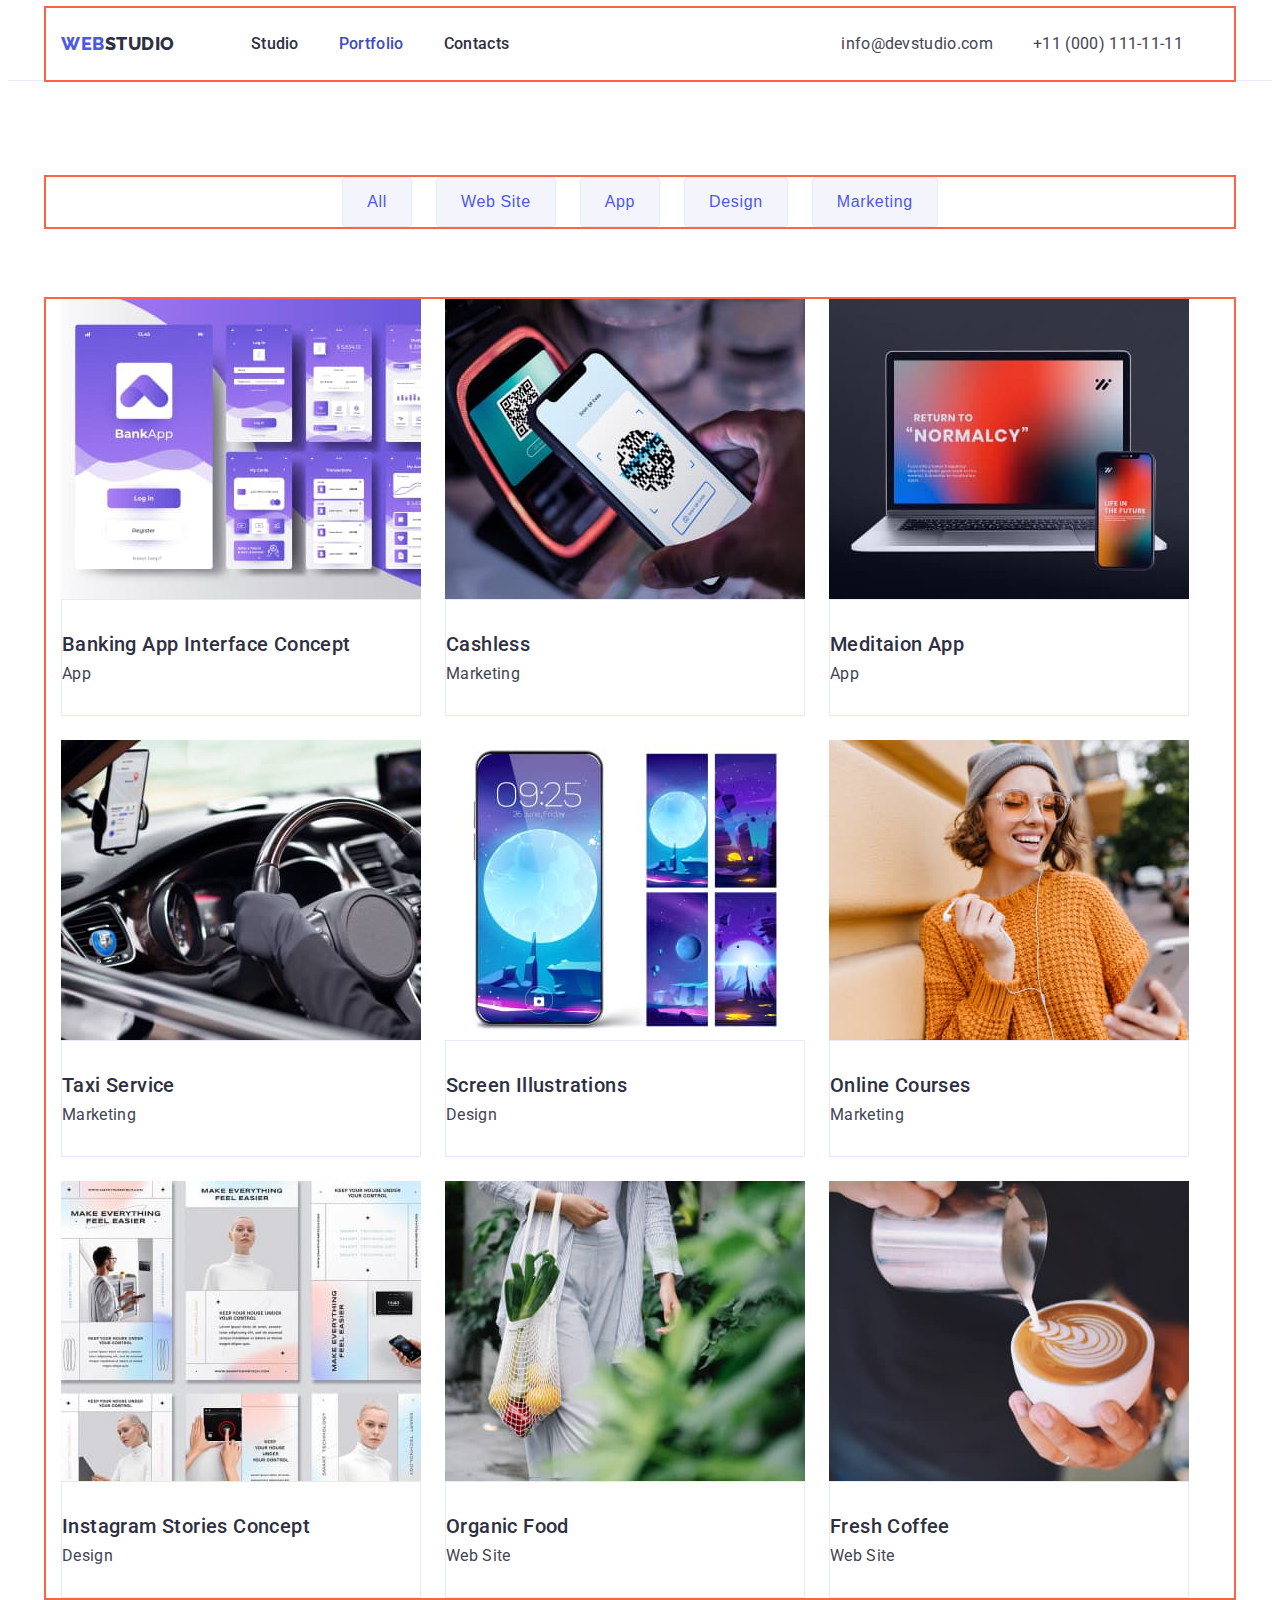
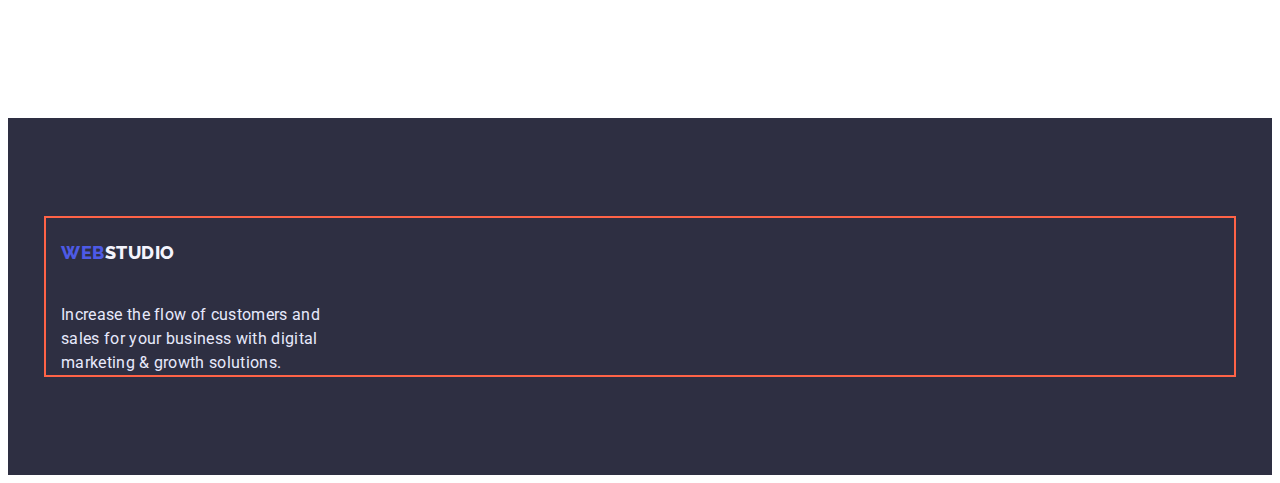
==== portfolio.html @ 1eff2728 "Initial commit" ====
<!DOCTYPE html>
<html lang="en">
  <head>
    <meta charset="UTF-8" />
    <meta http-equiv="X-UA-Compatible" content="IE=edge" />
    <meta name="viewport" content="width=device-width, initial-scale=1.0" />
    <title>Portfolio</title>
    <!-- <link rel="preconnect" href="https://fonts.googleapis.com" />
    <link rel="preconnect" href="https://fonts.gstatic.com" crossorigin /> -->
    <link
      href="https://fonts.googleapis.com/css2?family=Raleway:wght@900&family=Roboto:wght@400;500;700;900&display=swap"
      rel="stylesheet"
    />
    <link
      rel="stylesheet"
      href="https://cdnjs.cloudflare.com/ajax/libs/modern-normalize/1.1.0/modern-normalize.min.css"
      integrity="sha512-wpPYUAdjBVSE4KJnH1VR1HeZfpl1ub8YT/NKx4PuQ5NmX2tKuGu6U/JRp5y+Y8XG2tV+wKQpNHVUX03MfMFn9Q=="
      crossorigin="anonymous"
      referrerpolicy="no-referrer"
    />
    <link rel="stylesheet" href="./css/styles.css" />
  </head>
  <body>
    <header class="header">
      <div class="container main-nav">
        <a href="/" class="logo link"
          >WEB<span class="logo-nav">STUDIO</span></a
        >
        <nav class="top-nav">
          <ul class="site-nav list">
            <li class="item"><a href="./index.html" class="link">Studio</a></li>
            <li class="item">
              <a href="./portfolio.html" class="link current">Portfolio</a>
            </li>
            <li><a href="" class="link">Contacts</a></li>
          </ul>
        </nav>
        <address>
          <ul class="address list">
            <li class="item">
              <a href="mailto:info@devstudio.com" class="link"
                >info@devstudio.com</a
              >
            </li>
            <li class="item">
              <a href="tel:+110001111111" class="link">+11 (000) 111-11-11</a>
            </li>
          </ul>
        </address>
      </div>
    </header>
    <main>
      <section class="section buttons">
        <div class="container">
          <ul class="button-list list">
            <li class="item">
              <button type="button" class="button">All</button>
            </li>
            <li class="item">
              <button type="button" class="button">Web Site</button>
            </li>
            <li class="item">
              <button type="button" class="button">App</button>
            </li>
            <li class="item">
              <button type="button" class="button">Design</button>
            </li>
            <li class="item">
              <button type="button" class="button">Marketing</button>
            </li>
          </ul>
        </div>
      </section>
      <section class="section examples">
        <div class="container">
          <h1 class="visually-hidden">Examples of our works</h1>
          <ul class="examples-list list">
            <li class="item">
              <a href="" class="link">
                <img
                  src="./img/Porfolio/port1.jpg"
                  alt="Banking App"
                  width="360"
                  height="300"
                />
                <div class="examples-border">
                  <h2 class="title">Banking App Interface Concept</h2>
                  <p class="examples-text">App</p>
                </div>
              </a>
            </li>
            <li class="item">
              <a href="" class="link">
                <img
                  src="./img/Porfolio/port2.jpg"
                  alt="Cashless"
                  width="360"
                  height="300"
                />
                <div class="examples-border">
                  <h2 class="title">Cashless</h2>
                  <p class="examples-text">Marketing</p>
                </div>
              </a>
            </li>
            <li class="item">
              <a href="" class="link">
                <img
                  src="./img/Porfolio/port3.jpg"
                  alt="Meditaion"
                  width="360"
                  height="300"
                />
                <div class="examples-border">
                  <h2 class="title">Meditaion App</h2>
                  <p class="examples-text">App</p>
                </div>
              </a>
            </li>
            <li class="item">
              <a href="" class="link">
                <img
                  src="./img/Porfolio/port4.jpg"
                  alt="Taxi"
                  width="360"
                  height="300"
                />
                <div class="examples-border">
                  <h2 class="title">Taxi Service</h2>
                  <p class="examples-text">Marketing</p>
                </div>
              </a>
            </li>
            <li class="item">
              <a href="" class="link">
                <img
                  src="./img/Porfolio/port5.jpg"
                  alt="Screen"
                  width="360"
                  height="300"
                />
                <div class="examples-border">
                  <h2 class="title">Screen Illustrations</h2>
                  <p class="examples-text">Design</p>
                </div>
              </a>
            </li>
            <li class="item">
              <a href="" class="link">
                <img
                  src="./img/Porfolio/port6.jpg"
                  alt="woman"
                  width="360"
                  height="300"
                />
                <div class="examples-border">
                  <h2 class="title">Online Courses</h2>
                  <p class="examples-text">Marketing</p>
                </div>
              </a>
            </li>
            <li class="item">
              <a href="" class="link">
                <img
                  src="./img/Porfolio/port7.jpg"
                  alt="Instagram Stories"
                  width="360"
                  height="300"
                />
                <div class="examples-border">
                  <h2 class="title">Instagram Stories Concept</h2>
                  <p class="examples-text">Design</p>
                </div>
              </a>
            </li>
            <li class="item">
              <a href="" class="link">
                <img
                  src="./img/Porfolio/port8.jpg"
                  alt="Organic Food"
                  width="360"
                  height="300"
                />
                <div class="examples-border">
                  <h2 class="title">Organic Food</h2>
                  <p class="examples-text">Web Site</p>
                </div>
              </a>
            </li>
            <li class="item">
              <a href="" class="link">
                <img
                  src="./img/Porfolio/port9.jpg"
                  alt="Coffee"
                  width="360"
                  height="300"
                />
                <div class="examples-border">
                  <h2 class="title">Fresh Coffee</h2>
                  <p class="examples-text">Web Site</p>
                </div>
              </a>
            </li>
          </ul>
        </div>
      </section>
    </main>
    <footer class="footer">
      <div class="container">
        <a href="/" class="logo link"
          >WEB<span class="logo-footer">STUDIO</span></a
        >
        <p class="footer-text">
          Increase the flow of customers and sales for your business with
          digital marketing & growth solutions.
        </p>
      </div>
    </footer>
  </body>
</html>
---- css/styles.css ----
:root{--main-colour-text:#434455;
--Dark: #2E2F42;
--main-background: #FFFFFF;
--primary-Brand: #4D5AE5;
--subtle-Text:#8E8F99;
--accent:#E7E9FC;
--Light:#F4F4FD;
--hover:#404BBF;
}


body{
    color: var(--main-colour-text);
    background-color: var(--main-background);
    font-family: 'Roboto', sans-serif;
    
}
.link {text-decoration: none;}

.list {list-style-type: none;
padding: 0;
margin: 0;}
.container{
margin-left: auto;
margin-right: auto;
width: 1158px;
outline: 2px solid tomato;
padding-left: 15px;
padding-right: 15px;
}
.section{
    padding-top: 120px;
    padding-bottom: 120px;
}
h1,
h2,
h3,
p {
    margin: 0;
}

img {
    display: block;
    width: 100%;
    height: auto;}

/* HEADER */
.header{
    border-bottom: 1px solid var(--accent);
 
}
.main-nav{
    display: flex;
    align-items: center;
}
.top-nav{
    display: flex;
    margin-left: 76px;
}
.logo {
    color: var(--primary-Brand);
    font-family: 'Raleway';
        
        font-weight: 800;
        font-size: 18px;
        line-height: 1.33;
        letter-spacing: 0.03em;
        text-transform: uppercase;
        display: block;
        padding-top: 24px;
            padding-bottom: 24px;
}

.logo-nav {
    color: var(--Dark);
    
    
}
.logo-footer{
    color: var(--Light);
    line-height: 1.17;
    
}
.footer .logo{
line-height: 1.17;
margin-bottom: 16px;

}
.site-nav{
    display: flex;
    
}
.site-nav .link{
    color: var(--Dark);
     font-weight: 500;
    font-size: 16px;
     line-height: 1.5; 
     letter-spacing: 0.02em;
     display: block;
     padding-top: 24px;
     padding-bottom: 24px;
        
}
.site-nav .item:not(:last-child){
    margin-right: 40px;
}
.site-nav .link:hover, .site-nav .link:focus{
color: var(--hover);
}
.link.current{
    color: var(--hover);
}
.address{
    display: flex;
    margin-left: 332px;
        font-style: normal;
}
.address .link{color: var(--main-colour-text);
font-size: 16px;
    line-height: 1.5;
letter-spacing: 0.02em;
display: block;
padding-top: 24px;
padding-bottom: 24px;}
    
.address .link:hover, address .link:focus{
color: var(--hover);
 
}
.address .item:not(:last-child){
    margin-right: 40px;
}
/* HERO */
.hero{
    background-color: var(--Dark);
    text-align: center;
    padding-top: 188px;
    padding-bottom: 188px;
}
.hero-title{
    color: var(--main-background);
    font-weight: 700;
        font-size: 56px;
        line-height:1.07;
        text-align: center;
        letter-spacing: 0.02em;
        margin-bottom: 48px;
        width: 496px;
        margin-left: auto;
        margin-right: auto;
         }
.hero-button{color: var(--main-background);
background-color: var(--primary-Brand);
font-family: 'Roboto';
    
    font-weight: 500;
    font-size: 16px;
    line-height: 1.5;
    letter-spacing: 0.04em;
    background: var(--primary-Brand);
    padding: 16px 32px;
    box-shadow: 0px 4px 4px rgba(0, 0, 0, 0.15);
    border-radius: 4px;}
.hero-button:hover, .hero-button:focus{
    background-color: var(--hover)
}

/* Features */
.visually-hidden {
    position: absolute;
    white-space: nowrap;
    width: 1px;
    height: 1px;
    overflow: hidden;
    border: 0;
    padding: 0;
    clip: rect(0 0 0 0);
    clip-path: inset(50%);
    margin: -1px;
}
.features{
    display: flex;
}
.title{
    color: var(--Dark);
    
        font-weight: 500;
        font-size: 20px;
        line-height: 1.2;
        letter-spacing: 0.02em;
        
}
.features-title{
    
        margin-bottom: 8px;
}
.features-text{
    font-size: 16px;
    line-height: 1.5;
   letter-spacing: 0.02em;
   margin-bottom: 0px;
   }
.features .item:not(:last-child){
    margin-right: 24px;
}


/* ABOUT */
.about {
    padding-top: 0px;}
    .list-about{
        display: flex;
    }
    .list-about .item:not(:last-child){
        margin-right: 24px;
    }
.section-title {
    color: var(--Dark);
    font-family: 'Roboto';
        
        font-weight: 700;
        font-size: 36px;
        line-height: 1.11;
        letter-spacing: 0.02em;
        text-align: center;
        text-transform: capitalize;
         margin-bottom: 72px;
      }

/* TEAM */
.section.team{background-color: var(--Light);}
.team-description{
    padding: 32px 16px;
    background: var(--main-background);
        box-shadow: 0px 1px 6px rgba(46, 47, 66, 0.08), 0px 1px 1px rgba(46, 47, 66, 0.16), 0px 2px 1px rgba(46, 47, 66, 0.08);
        border-radius: 0px 0px 4px 4px;
}
.team-list{
    display: flex;
}
.team-text {
    font-size: 16px;
    line-height: 1.5px;
    letter-spacing: 0.02em;
    text-align: center;
    

}
.team-list .title{
    text-align: center;
    margin-bottom: 8px;
}

.team-list .item:not(:last-child){
    margin-right: 24px;
}

/* FOOTER */
.footer{background-color: var(--Dark);
padding-top: 100px;
padding-bottom: 100px;}
.footer-text{ color: var(--accent);
line-height: 1.5;
letter-spacing: 0.02em;
width: 264px;}
/* .footer-logo{
    margin-bottom: 16px;
} */
/* Portfolio */
.buttons{
    padding-top: 96px;
    padding-bottom: 72px;
}
.button-list{
    display: flex;
    justify-content: center;
}
.button{
    color: var(--primary-Brand);
    background-color: var(--Light);
    
        font-weight: 500;
        font-size: 16px;
        line-height: 1.5;
        align-items: center;
        text-align: center;
        letter-spacing: 0.04em;
        border: 1px solid var(--accent);
        border-radius: 4px;
        padding: 12px 24px;
       
}
.button:hover, .button:focus{
    color: var(--main-background);
    background-color: var(--hover);
}
.button-list .item:not(:last-child){
    margin-right: 24px;
}
.examples{
    padding-top: 0px;
}
.examples-list{
    display: flex;
    flex-wrap: wrap;
    gap: 24px;
}
.examples-list{
    flex-basis: calc((100%-2*24px)/3);
}
.examples-text{
    color: var(--main-colour-text);
    letter-spacing: 0.02em;
    
}
.examples-list .title{
    margin-bottom: 8px;
}
.examples-border{
    border: 1px solid var(--accent);
    padding-top: 32px;
    padding-bottom: 32px;
}
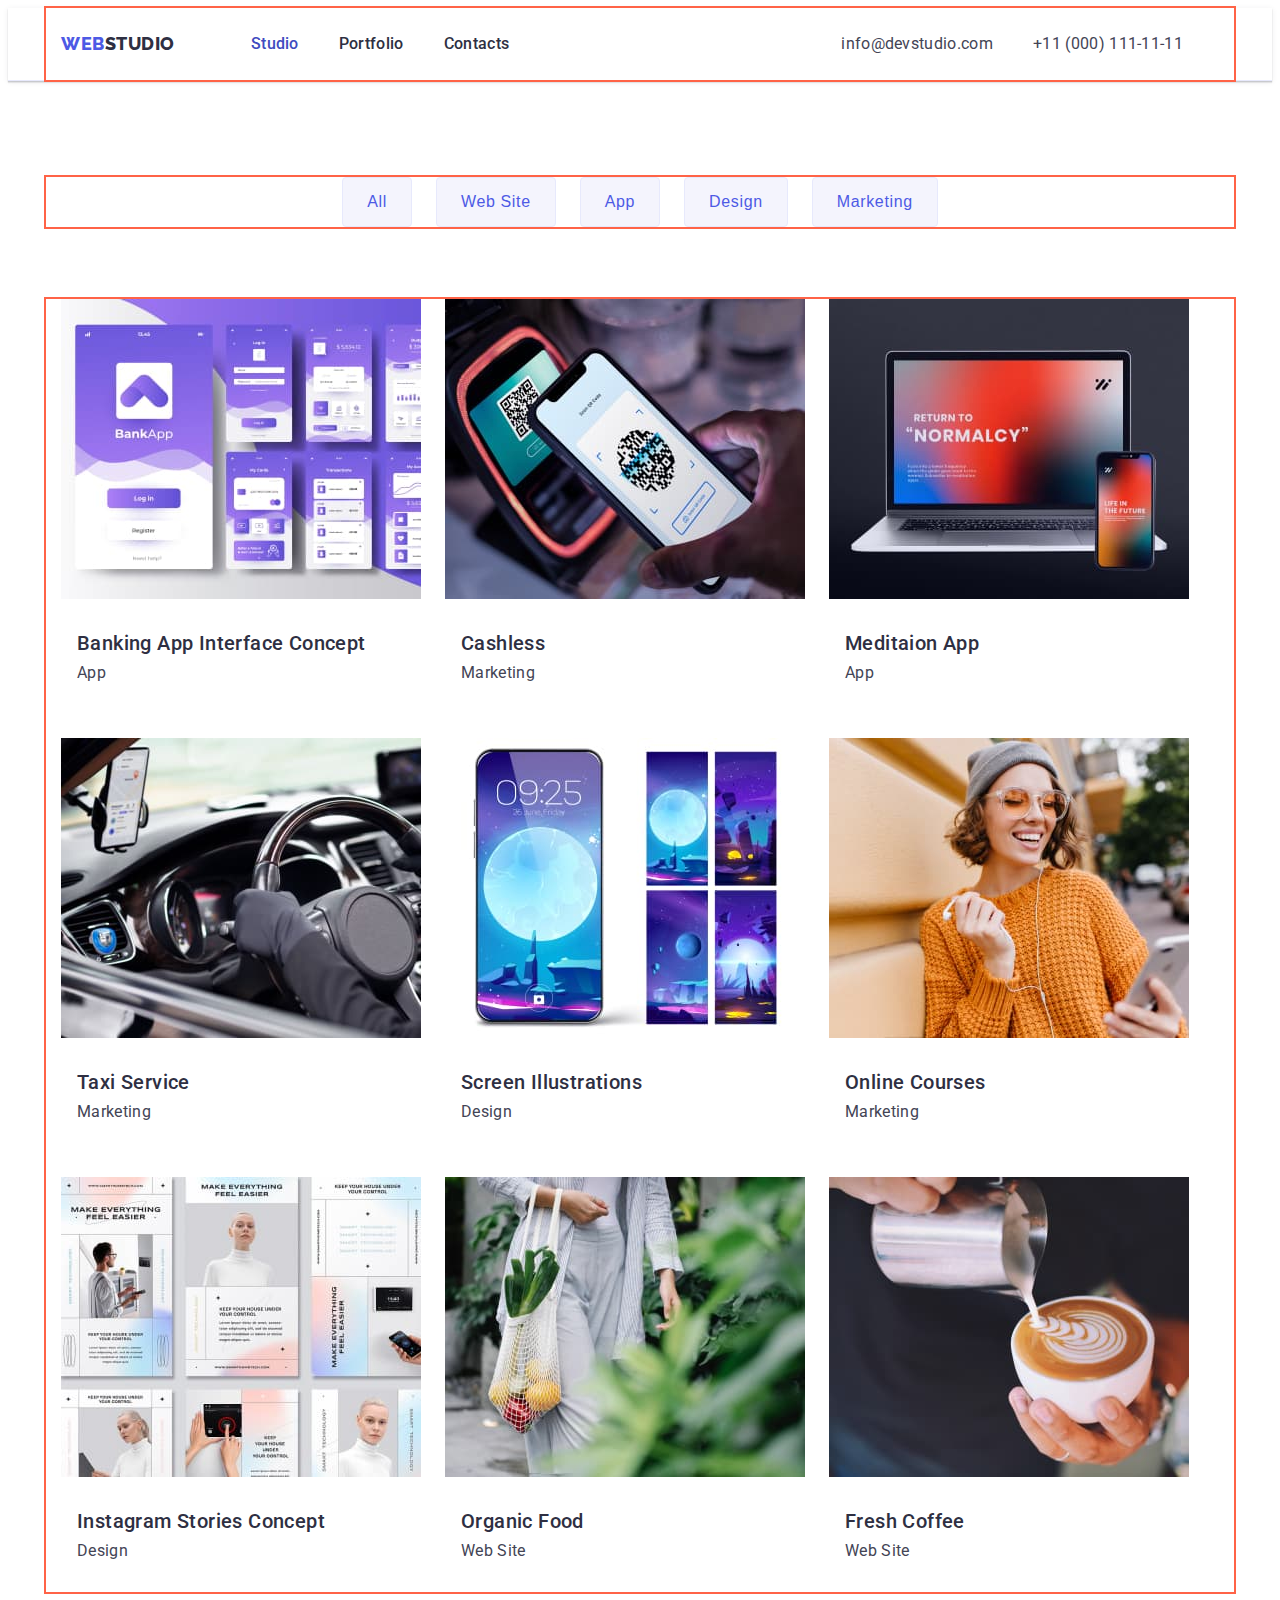
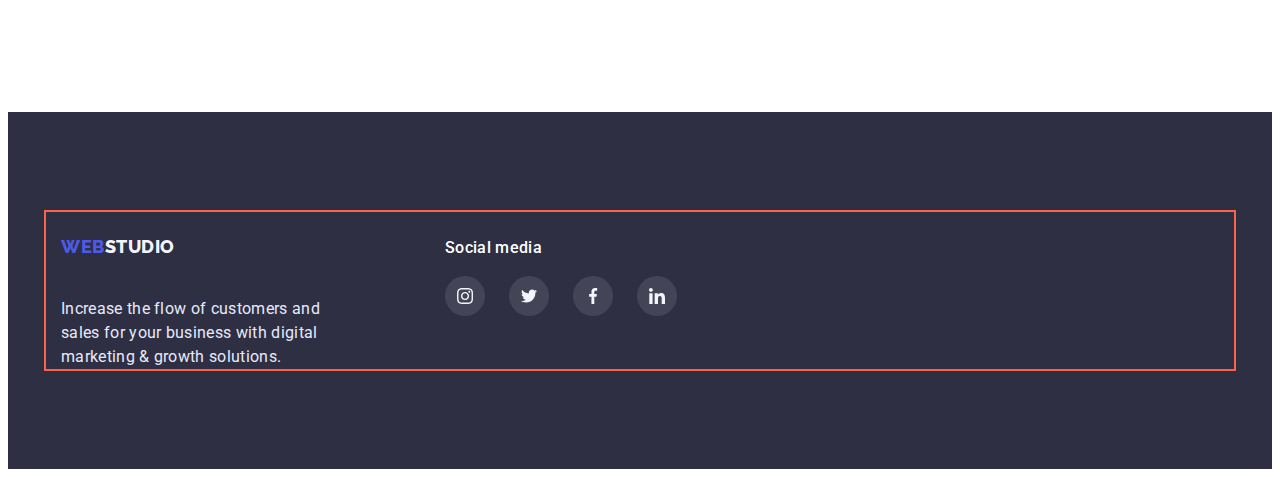
==== commit f658744a: "almost" ====
--- a/portfolio.html
+++ b/portfolio.html
@@ -28,11 +28,13 @@
         >
         <nav class="top-nav">
           <ul class="site-nav list">
-            <li class="item"><a href="./index.html" class="link">Studio</a></li>
-            <li class="item">
-              <a href="./portfolio.html" class="link current">Portfolio</a>
-            </li>
-            <li><a href="" class="link">Contacts</a></li>
+            <li class="item">
+              <a href="./index.html" class="link current">Studio</a>
+            </li>
+            <li class="item">
+              <a href="./portfolio.html" class="link">Portfolio</a>
+            </li>
+            <li class="item"><a href="" class="link">Contacts</a></li>
           </ul>
         </nav>
         <address>
@@ -76,7 +78,7 @@
           <h1 class="visually-hidden">Examples of our works</h1>
           <ul class="examples-list list">
             <li class="item">
-              <a href="" class="link">
+              <a href="" class="examples-link link">
                 <img
                   src="./img/Porfolio/port1.jpg"
                   alt="Banking App"
@@ -90,7 +92,7 @@
               </a>
             </li>
             <li class="item">
-              <a href="" class="link">
+              <a href="" class="examples-link link">
                 <img
                   src="./img/Porfolio/port2.jpg"
                   alt="Cashless"
@@ -104,7 +106,7 @@
               </a>
             </li>
             <li class="item">
-              <a href="" class="link">
+              <a href="" class="examples-link link">
                 <img
                   src="./img/Porfolio/port3.jpg"
                   alt="Meditaion"
@@ -118,7 +120,7 @@
               </a>
             </li>
             <li class="item">
-              <a href="" class="link">
+              <a href="" class="examples-link link">
                 <img
                   src="./img/Porfolio/port4.jpg"
                   alt="Taxi"
@@ -132,7 +134,7 @@
               </a>
             </li>
             <li class="item">
-              <a href="" class="link">
+              <a href="" class="examples-link link">
                 <img
                   src="./img/Porfolio/port5.jpg"
                   alt="Screen"
@@ -146,7 +148,7 @@
               </a>
             </li>
             <li class="item">
-              <a href="" class="link">
+              <a href="" class="examples-link link">
                 <img
                   src="./img/Porfolio/port6.jpg"
                   alt="woman"
@@ -160,7 +162,7 @@
               </a>
             </li>
             <li class="item">
-              <a href="" class="link">
+              <a href="" class="examples-link link">
                 <img
                   src="./img/Porfolio/port7.jpg"
                   alt="Instagram Stories"
@@ -174,7 +176,7 @@
               </a>
             </li>
             <li class="item">
-              <a href="" class="link">
+              <a href="" class="examples-link link">
                 <img
                   src="./img/Porfolio/port8.jpg"
                   alt="Organic Food"
@@ -188,7 +190,7 @@
               </a>
             </li>
             <li class="item">
-              <a href="" class="link">
+              <a href="" class="examples-link link">
                 <img
                   src="./img/Porfolio/port9.jpg"
                   alt="Coffee"
@@ -206,14 +208,50 @@
       </section>
     </main>
     <footer class="footer">
-      <div class="container">
-        <a href="/" class="logo link"
-          >WEB<span class="logo-footer">STUDIO</span></a
-        >
-        <p class="footer-text">
-          Increase the flow of customers and sales for your business with
-          digital marketing & growth solutions.
-        </p>
+      <div class="container container-flex">
+        <div class="footer-left">
+          <a href="/" class="logo link footer-logo"
+            >WEB<span class="logo-footer">STUDIO</span></a
+          >
+
+          <p class="footer-text">
+            Increase the flow of customers and sales for your business with
+            digital marketing & growth solutions.
+          </p>
+        </div>
+        <div class="footer-right">
+          <h3 class="footer-right-title">Social media</h3>
+          <ul class="social-list list">
+            <li class="social-list-item">
+              <a href="#" class="social-list-link footer-icon">
+                <svg class="social-list-icons" width="16px" height="16px">
+                  <use href="./img/icons.svg#instagram"></use>
+                </svg>
+              </a>
+            </li>
+            <li class="social-list-item">
+              <a href="#" class="social-list-link footer-icon">
+                <svg class="social-list-icons" width="16px" height="16px">
+                  <use href="./img/icons.svg#twitter"></use>
+                </svg>
+              </a>
+            </li>
+            <li class="social-list-item">
+              <a href="#" class="social-list-link footer-icon">
+                <svg class="social-list-icons" width="16px" height="16px">
+                  <use href="./img/icons.svg#facebook"></use>
+                </svg>
+              </a>
+            </li>
+            <li class="social-list-item">
+              <a href="#" class="social-list-link footer-icon">
+                <svg class="social-list-icons" width="16px" height="16px">
+                  <use href="./img/icons.svg#linkedin"></use>
+                </svg>
+              </a>
+            </li>
+          </ul>
+        </div>
       </div>
     </footer>
   </body>
--- a/css/styles.css
+++ b/css/styles.css
@@ -20,10 +20,11 @@
 .list {list-style-type: none;
 padding: 0;
 margin: 0;}
+
 .container{
 margin-left: auto;
 margin-right: auto;
-width: 1158px;
+max-width: 1158px;
 outline: 2px solid tomato;
 padding-left: 15px;
 padding-right: 15px;
@@ -44,9 +45,15 @@
     width: 100%;
     height: auto;}
 
+        .container-flex {
+            display: flex;
+            align-items: baseline;
+        }
+
 /* HEADER */
 .header{
     border-bottom: 1px solid var(--accent);
+    box-shadow: 0px 2px 1px rgba(46, 47, 66, 0.08), 0px 1px 1px rgba(46, 47, 66, 0.16), 0px 1px 6px rgba(46, 47, 66, 0.08);
  
 }
 .main-nav{
@@ -133,9 +140,19 @@
 /* HERO */
 .hero{
     background-color: var(--Dark);
+    max-width: 1440px;height: 600px;
     text-align: center;
     padding-top: 188px;
     padding-bottom: 188px;
+    margin-left: auto;
+        margin-right: auto;
+    background-image: linear-gradient(rgba(46, 47, 66, 0.7),rgba(46, 47, 66, 0.7)),
+    url(../img/people-office.jpg);
+    background-repeat: no-repeat;
+        background-position: center;
+        background-size: cover;
+    
+
 }
 .hero-title{
     color: var(--main-background);
@@ -203,7 +220,14 @@
 .features .item:not(:last-child){
     margin-right: 24px;
 }
-
+.features-list-wrap{
+    display: flex;
+   justify-content: center;
+   align-items: center;
+    background: #F4F4FD;
+        border-radius: 4px;
+        padding: 24px 100px;margin-bottom: 8px;
+}
 
 /* ABOUT */
 .about {
@@ -230,19 +254,29 @@
 /* TEAM */
 .section.team{background-color: var(--Light);}
 .team-description{
-    padding: 32px 16px;
+    /* padding: 32px 16px; */
+    padding-top: 32px;
+    padding-bottom: 32px;
     background: var(--main-background);
         box-shadow: 0px 1px 6px rgba(46, 47, 66, 0.08), 0px 1px 1px rgba(46, 47, 66, 0.16), 0px 2px 1px rgba(46, 47, 66, 0.08);
         border-radius: 0px 0px 4px 4px;
+        height: 168px;
 }
 .team-list{
     display: flex;
 }
+.team-list .item{
+    box-shadow: 0px 1px 6px rgba(46, 47, 66, 0.08), 0px 1px 1px rgba(46, 47, 66, 0.16), 0px 2px 1px rgba(46, 47, 66, 0.08);
+        border-radius: 0px 0px 4px 4px;
+}
+
+
 .team-text {
     font-size: 16px;
     line-height: 1.5px;
     letter-spacing: 0.02em;
     text-align: center;
+    margin-bottom: 8px;
     
 
 }
@@ -254,18 +288,94 @@
 .team-list .item:not(:last-child){
     margin-right: 24px;
 }
+.social-list{
+    display: flex;
+justify-content: center;
+}
+.social-list-link{
+    display: flex;
+    width: 100%;
+    height: 100%;
+    justify-content: center;
+    align-items: center;
+    width: 40px;
+    height: 40px;
+    border-radius: 50%;
+    background: var(--primary-Brand);
+}
+.social-list-item:not(:last-child){margin-right: 24px;}
+
+.social-list-link:is(:hover, :focus) {
+    background: var(--hover);
+}
+/* CLIENTS */
+
+.client-list{
+    display: flex;
+    justify-content: center;
+    gap: 24px;
+    align-items: flex-start;
+}
+
+.client-link{
+   
+        display: flex;
+        justify-content: center;
+        align-items: center;
+        border: 1px solid #8E8F99;
+        border-radius: 4px;
+        padding: 16px 32px;
+ }
+ .client-link:hover, 
+ .client-link:focus{
+    /* border: 1px solid #404BBF;
+    border-radius: 4px; */
+    border-color: #404BBF;
+ }
+ .client-icon{
+    fill:#8E8F99;
+ }              
+ .client-icon:hover,
+ .client-icon:focus{
+    fill: #404BBF;
+ }
 
 /* FOOTER */
+
 .footer{background-color: var(--Dark);
 padding-top: 100px;
 padding-bottom: 100px;}
+
 .footer-text{ color: var(--accent);
 line-height: 1.5;
 letter-spacing: 0.02em;
 width: 264px;}
-/* .footer-logo{
-    margin-bottom: 16px;
-} */
+
+.footer-list{
+    display: flex;
+}
+.footer-left{margin-right: 120px;
+}
+
+.footer-right-title{
+        font-family: 'Roboto';
+            font-style: normal;
+            font-weight: 500;
+            font-size: 16px;
+            line-height: 1.5;
+            letter-spacing: 0.02em;
+             color:var(--main-background);
+             margin-bottom: 16px;
+    }
+.footer-icon{
+    background:rgba(255, 255, 255, 0.1)
+}
+.footer-icon:is(:hover, :focus){
+  background: #31D0AA;  
+}
+
+
+
 /* Portfolio */
 .buttons{
     padding-top: 96px;
@@ -317,7 +427,18 @@
     margin-bottom: 8px;
 }
 .examples-border{
-    border: 1px solid var(--accent);
+    /* border: 1px solid var(--accent); */
     padding-top: 32px;
     padding-bottom: 32px;
+    padding-left: 16px;
+}
+
+.examples-link{
+    display: block;
+
+}
+.examples-link:is(:hover, :focus)
+{
+        
+        box-shadow: 0px 1px 6px rgba(46, 47, 66, 0.08), 0px 1px 1px rgba(46, 47, 66, 0.16), 0px 2px 1px rgba(46, 47, 66, 0.08);
 }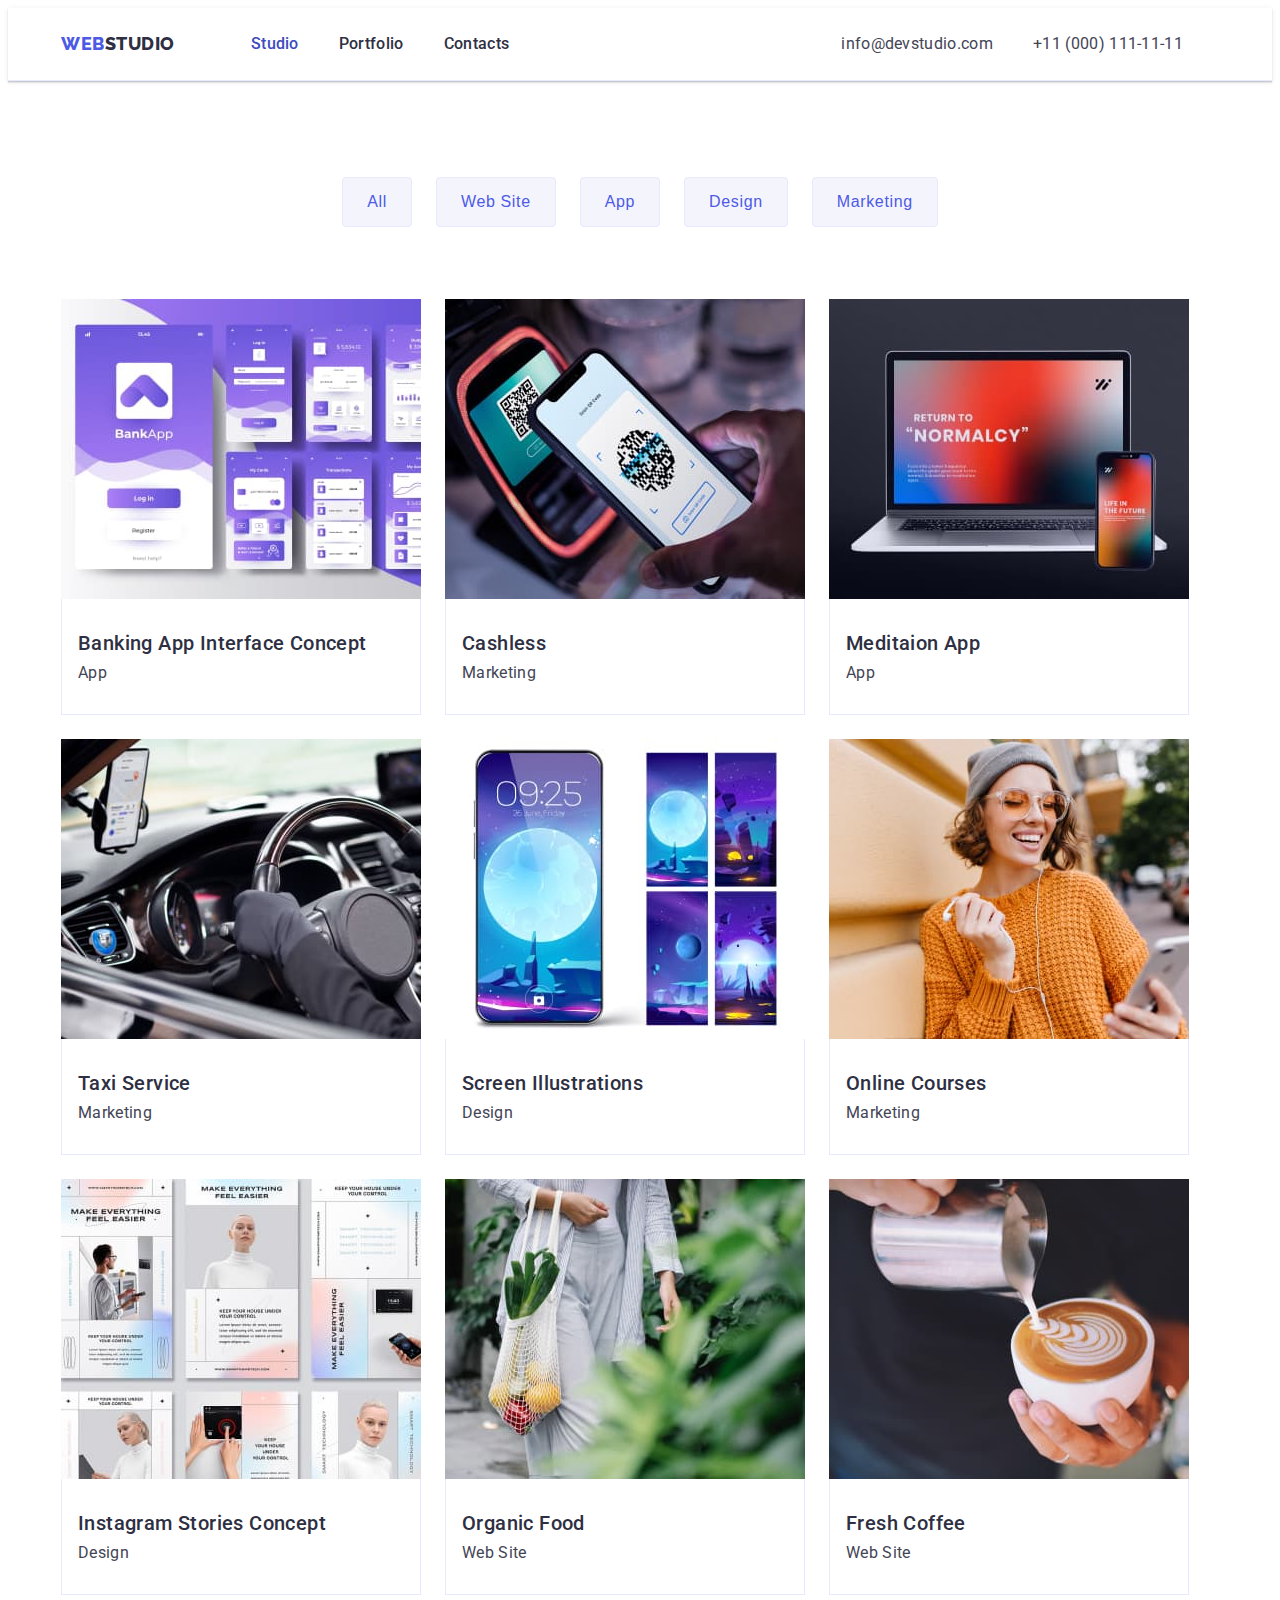
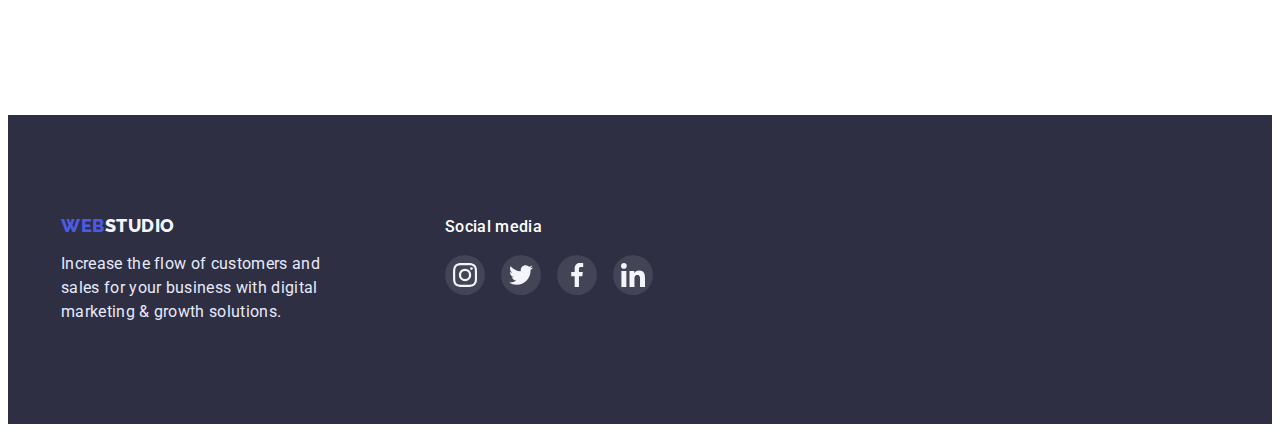
==== commit 86402d2f: "mentors comments" ====
--- a/portfolio.html
+++ b/portfolio.html
@@ -21,6 +21,8 @@
     <link rel="stylesheet" href="./css/styles.css" />
   </head>
   <body>
+    <!-- HEADER -->
+
     <header class="header">
       <div class="container main-nav">
         <a href="/" class="logo link"
@@ -52,6 +54,8 @@
       </div>
     </header>
     <main>
+      <!-- /* BUTTONS */ -->
+
       <section class="section buttons">
         <div class="container">
           <ul class="button-list list">
@@ -73,6 +77,8 @@
           </ul>
         </div>
       </section>
+
+      <!-- /* EXAMPLES */ -->
       <section class="section examples">
         <div class="container">
           <h1 class="visually-hidden">Examples of our works</h1>
@@ -207,6 +213,8 @@
         </div>
       </section>
     </main>
+
+    <!-- FOOTER -->
     <footer class="footer">
       <div class="container container-flex">
         <div class="footer-left">
@@ -220,32 +228,32 @@
           </p>
         </div>
         <div class="footer-right">
-          <h3 class="footer-right-title">Social media</h3>
-          <ul class="social-list list">
-            <li class="social-list-item">
-              <a href="#" class="social-list-link footer-icon">
-                <svg class="social-list-icons" width="16px" height="16px">
+          <p class="footer-right-title">Social media</p>
+          <ul class="foot-social-list list">
+            <li class="foot-social-list-item">
+              <a href="#" class="social-list-link footer-icon">
+                <svg class="social-list-icons" width="24px" height="24px">
                   <use href="./img/icons.svg#instagram"></use>
                 </svg>
               </a>
             </li>
-            <li class="social-list-item">
-              <a href="#" class="social-list-link footer-icon">
-                <svg class="social-list-icons" width="16px" height="16px">
+            <li class="foot-social-list-item">
+              <a href="#" class="social-list-link footer-icon">
+                <svg class="social-list-icons" width="24px" height="24px">
                   <use href="./img/icons.svg#twitter"></use>
                 </svg>
               </a>
             </li>
-            <li class="social-list-item">
-              <a href="#" class="social-list-link footer-icon">
-                <svg class="social-list-icons" width="16px" height="16px">
+            <li class="foot-social-list-item">
+              <a href="#" class="social-list-link footer-icon">
+                <svg class="social-list-icons" width="24px" height="24px">
                   <use href="./img/icons.svg#facebook"></use>
                 </svg>
               </a>
             </li>
-            <li class="social-list-item">
-              <a href="#" class="social-list-link footer-icon">
-                <svg class="social-list-icons" width="16px" height="16px">
+            <li class="foot-social-list-item">
+              <a href="#" class="social-list-link footer-icon">
+                <svg class="social-list-icons" width="24px" height="24px">
                   <use href="./img/icons.svg#linkedin"></use>
                 </svg>
               </a>
--- a/css/styles.css
+++ b/css/styles.css
@@ -8,7 +8,7 @@
 --hover:#404BBF;
 }
 
-
+/* COMMON */
 body{
     color: var(--main-colour-text);
     background-color: var(--main-background);
@@ -25,7 +25,7 @@
 margin-left: auto;
 margin-right: auto;
 max-width: 1158px;
-outline: 2px solid tomato;
+/* outline: 2px solid tomato; */
 padding-left: 15px;
 padding-right: 15px;
 }
@@ -91,6 +91,8 @@
 .footer .logo{
 line-height: 1.17;
 margin-bottom: 16px;
+padding-bottom: 0px;
+padding-top: 0px;
 
 }
 .site-nav{
@@ -176,6 +178,7 @@
     letter-spacing: 0.04em;
     background: var(--primary-Brand);
     padding: 16px 32px;
+    border-color: transparent;
     box-shadow: 0px 4px 4px rgba(0, 0, 0, 0.15);
     border-radius: 4px;}
 .hero-button:hover, .hero-button:focus{
@@ -224,7 +227,7 @@
     display: flex;
    justify-content: center;
    align-items: center;
-    background: #F4F4FD;
+    background: var(--Light);
         border-radius: 4px;
         padding: 24px 100px;margin-bottom: 8px;
 }
@@ -261,6 +264,7 @@
         box-shadow: 0px 1px 6px rgba(46, 47, 66, 0.08), 0px 1px 1px rgba(46, 47, 66, 0.16), 0px 2px 1px rgba(46, 47, 66, 0.08);
         border-radius: 0px 0px 4px 4px;
         height: 168px;
+        margin: 0;
 }
 .team-list{
     display: flex;
@@ -273,7 +277,7 @@
 
 .team-text {
     font-size: 16px;
-    line-height: 1.5px;
+    line-height: 1.5;
     letter-spacing: 0.02em;
     text-align: center;
     margin-bottom: 8px;
@@ -316,29 +320,38 @@
     gap: 24px;
     align-items: flex-start;
 }
-
+.client-item{
+    width: 168px;
+    height: 88px;
+}
 .client-link{
    
         display: flex;
         justify-content: center;
         align-items: center;
-        border: 1px solid #8E8F99;
+        border: 1px solid var(--subtle-Text);
         border-radius: 4px;
-        padding: 16px 32px;
+        width: 100%;
+        height: 100%;
  }
  .client-link:hover, 
  .client-link:focus{
-    /* border: 1px solid #404BBF;
-    border-radius: 4px; */
-    border-color: #404BBF;
- }
+ 
+    border-color:var(--hover);
+    color:var(--hover);
+ } 
  .client-icon{
-    fill:#8E8F99;
+    fill:var(--subtle-Text);
  }              
- .client-icon:hover,
+ /* .client-icon:hover,
  .client-icon:focus{
-    fill: #404BBF;
- }
+    fill: var(--hover);} */
+ 
+.client-link:hover .client-icon,
+.client-link:focus .client-icon
+{
+fill: var(--hover);
+}
 
 /* FOOTER */
 
@@ -358,8 +371,7 @@
 }
 
 .footer-right-title{
-        font-family: 'Roboto';
-            font-style: normal;
+       
             font-weight: 500;
             font-size: 16px;
             line-height: 1.5;
@@ -367,6 +379,16 @@
              color:var(--main-background);
              margin-bottom: 16px;
     }
+        .foot-social-list {
+            display: flex;
+            justify-content: center;
+        }
+    
+   .foot-social-list-item:not(:last-child) {
+            margin-right: 16px;
+        }
+    
+      
 .footer-icon{
     background:rgba(255, 255, 255, 0.1)
 }
@@ -374,9 +396,11 @@
   background: #31D0AA;  
 }
 
-
+/* ============================================================== */
 
 /* Portfolio */
+
+/* BUTTONS */
 .buttons{
     padding-top: 96px;
     padding-bottom: 72px;
@@ -403,10 +427,13 @@
 .button:hover, .button:focus{
     color: var(--main-background);
     background-color: var(--hover);
+    border-color: transparent;
+    box-shadow: 0px 3px 1px rgba(0, 0, 0, 0.1), 0px 2px 1px rgba(0, 0, 0, 0.08), 0px 2px 2px rgba(0, 0, 0, 0.12);
 }
 .button-list .item:not(:last-child){
     margin-right: 24px;
 }
+/* EXAMPLES */
 .examples{
     padding-top: 0px;
 }
@@ -427,7 +454,8 @@
     margin-bottom: 8px;
 }
 .examples-border{
-    /* border: 1px solid var(--accent); */
+    border: 1px solid var(--accent);
+    border-top: none;
     padding-top: 32px;
     padding-bottom: 32px;
     padding-left: 16px;
